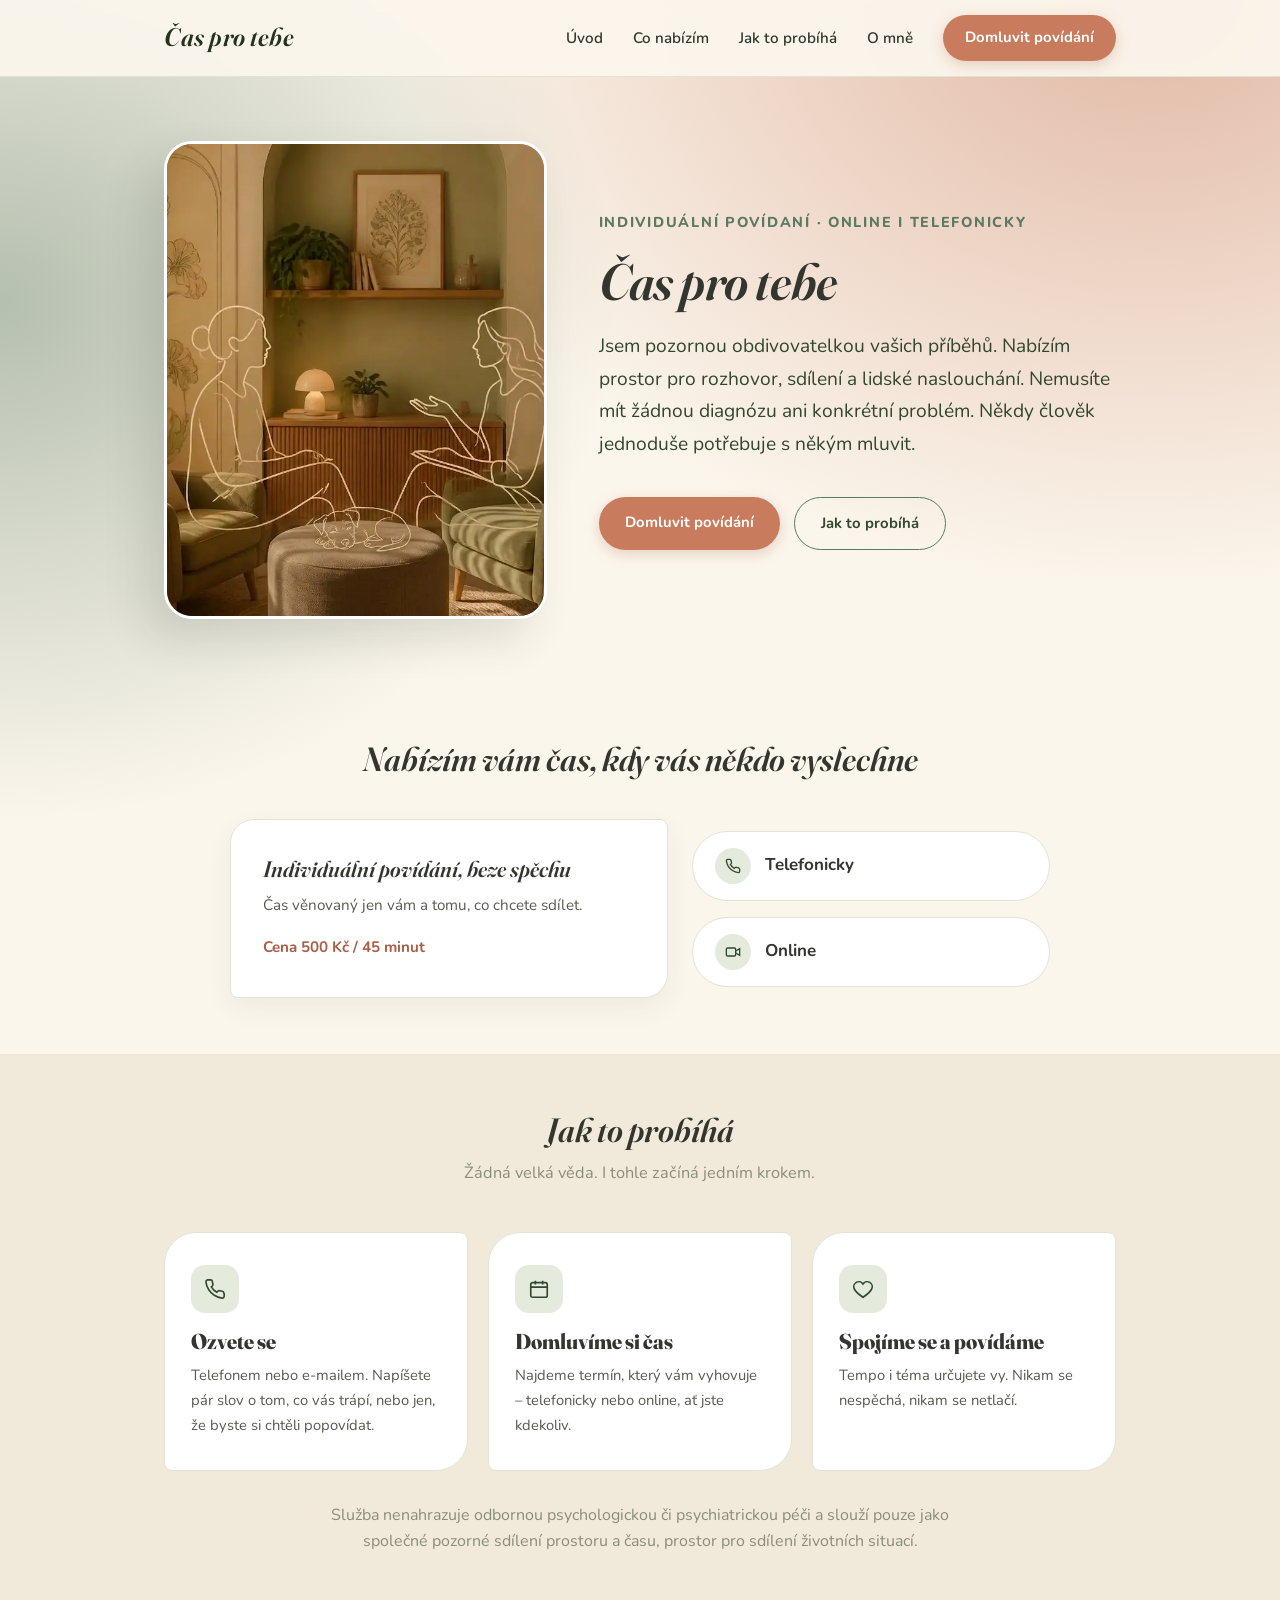
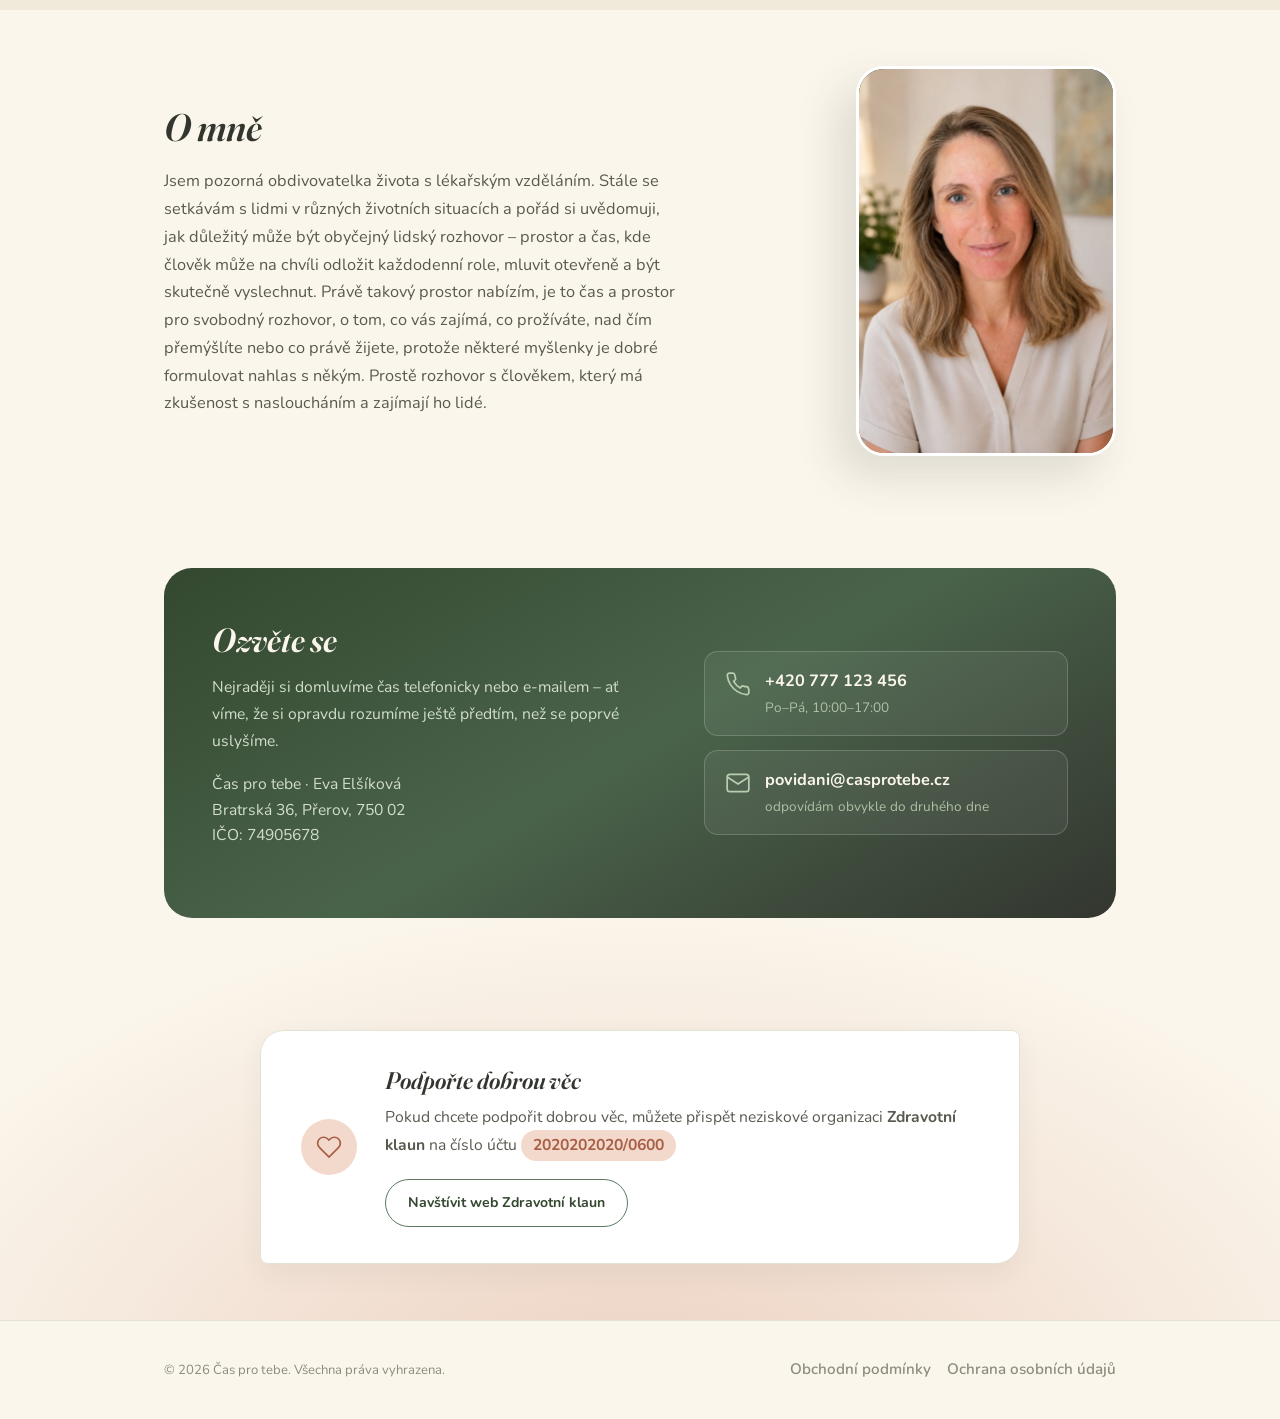
==== index.html @ 295dc3c8 "cele" ====
<!doctype html>
<html lang="cs">
  <head>
    <meta charset="UTF-8" />
    <meta name="viewport" content="width=device-width, initial-scale=1.0" />
    <title>Čas pro tebe | Individuální povídání online i telefonicky</title>
    <meta
      name="description"
      content="Čas pro tebe – individuální povídání. Online nebo telefonicky. Bez nálepek, bez spěchu. Objednání telefonicky nebo e-mailem."
    />
    <meta name="robots" content="index, follow" />
    <link rel="canonical" href="https://www.casprotebe.cz/" />

    <meta property="og:type" content="website" />
    <meta
      property="og:title"
      content="Čas pro tebe | Individuální povídání online i telefonicky"
    />
    <meta
      property="og:description"
      content="Prostor jen pro vás. Individuální povídání online nebo telefonicky, bez nálepek a bez spěchu."
    />
    <meta property="og:locale" content="cs_CZ" />

    <link rel="icon" type="image/svg+xml" href="favicon.svg" />

    <link rel="preconnect" href="https://fonts.googleapis.com" />
    <link rel="preconnect" href="https://fonts.gstatic.com" crossorigin />
    <link
      href="https://fonts.googleapis.com/css2?family=Cormorant+Garamond:ital,wght@0,500;0,600;1,500&family=Nunito:wght@400;500;600;700&display=swap"
      rel="stylesheet"
    />
    <link
      href="https://fonts.googleapis.com/css2?family=Fraunces:ital,wght@0,400;0,600;0,800;1,500;1,600&display=swap"
      rel="stylesheet"
    />
    <link rel="stylesheet" href="styles.css" />
  </head>
  <body>
    <header>
      <div class="wrap nav">
        <a class="logo" href="#">Čas pro tebe</a>

        <button
          class="hamburger"
          id="hamburger"
          aria-label="Otevřít menu"
          aria-expanded="false"
          aria-controls="primary-nav"
        >
          <span></span><span></span><span></span>
        </button>

        <nav id="primary-nav">
          <ul>
            <li><a href="#">Úvod</a></li>
            <li><a href="#nabizim">Co nabízím</a></li>
            <li><a href="#prubeh">Jak to probíhá</a></li>
            <li><a href="#omne">O mně</a></li>
            <li>
              <a class="btn btn-primary" href="#kontakt">Domluvit povídání</a>
            </li>
          </ul>
        </nav>
      </div>
    </header>

    <main>
      <section class="hero">
        <div class="wrap hero-grid">
          <div class="hero-photo">
            <img
              src="img/setkani2.webp"
              loading="lazy"
              decoding="async"
              alt="Čas pro tebe – místo k povídání"
            />
          </div>
          <div class="hero-content">
            <span class="eyebrow"
              >Individuální povídaní · Online i telefonicky</span
            >
            <h1>Čas pro tebe</h1>

            <p class="signature">
              Jsem pozornou obdivovatelkou vašich příběhů. Nabízím prostor pro
              rozhovor, sdílení a lidské naslouchání. Nemusíte mít žádnou
              diagnózu ani konkrétní problém. Někdy člověk jednoduše potřebuje s
              někým mluvit.
            </p>

            <div class="hero-cta">
              <a class="btn btn-primary" href="#kontakt">Domluvit povídání</a>
              <a class="btn btn-ghost" href="#prubeh">Jak to probíhá</a>
            </div>
          </div>
        </div>
      </section>

      <section id="nabizim" aria-labelledby="nabizim-title">
        <div class="wrap reveal">
          <h2 id="nabizim-title" class="label">
            Nabízím vám čas, kdy vás někdo vyslechne
          </h2>

          <div class="offer-grid">
            <div class="offer-card">
              <h3>Individuální povídání, beze spěchu</h3>
              <p>Čas věnovaný jen vám a tomu, co chcete sdílet.</p>

              <p class="price">Cena 500 Kč <em>/ 45 minut</em></p>
            </div>
            <div class="offer-modes">
              <div class="mode-card">
                <span class="mode-icon"
                  ><svg
                    viewBox="0 0 24 24"
                    fill="none"
                    stroke="currentColor"
                    stroke-width="2"
                    aria-hidden="true"
                  >
                    <path
                      d="M22 16.9v3a2 2 0 0 1-2.2 2 19.8 19.8 0 0 1-8.6-3.1 19.5 19.5 0 0 1-6-6A19.8 19.8 0 0 1 2.1 4.2 2 2 0 0 1 4.1 2h3a2 2 0 0 1 2 1.7c.1.9.3 1.8.6 2.7a2 2 0 0 1-.5 2.1L8 9.6a16 16 0 0 0 6 6l1.1-1.2a2 2 0 0 1 2.1-.5c.9.3 1.8.5 2.7.6a2 2 0 0 1 1.7 2z"
                    /></svg
                ></span>
                <span>Telefonicky</span>
              </div>
              <div class="mode-card">
                <span class="mode-icon"
                  ><svg
                    viewBox="0 0 24 24"
                    fill="none"
                    stroke="currentColor"
                    stroke-width="2"
                    aria-hidden="true"
                  >
                    <rect x="2" y="6" width="14" height="12" rx="2" />
                    <path d="M16 10.5 22 7v10l-6-3.5" /></svg
                ></span>
                <span>Online</span>
              </div>
            </div>
          </div>
        </div>
      </section>

      <section id="prubeh" class="steps-bg" aria-labelledby="prubeh-title">
        <div class="wrap reveal">
          <h2 id="prubeh-title" class="label">Jak to probíhá</h2>
          <p class="sub">Žádná velká věda. I tohle začíná jedním krokem.</p>

          <div class="step-cards">
            <div class="step-card">
              <span class="step-icon"
                ><svg
                  viewBox="0 0 24 24"
                  fill="none"
                  stroke="currentColor"
                  stroke-width="1.8"
                  aria-hidden="true"
                >
                  <path
                    d="M22 16.9v3a2 2 0 0 1-2.2 2 19.8 19.8 0 0 1-8.6-3.1 19.5 19.5 0 0 1-6-6A19.8 19.8 0 0 1 2.1 4.2 2 2 0 0 1 4.1 2h3a2 2 0 0 1 2 1.7c.1.9.3 1.8.6 2.7a2 2 0 0 1-.5 2.1L8 9.6a16 16 0 0 0 6 6l1.1-1.2a2 2 0 0 1 2.1-.5c.9.3 1.8.5 2.7.6a2 2 0 0 1 1.7 2z"
                  /></svg
              ></span>
              <h3>Ozvete se</h3>
              <p>
                Telefonem nebo e-mailem. Napíšete pár slov o tom, co vás trápí,
                nebo jen, že byste si chtěli popovídat.
              </p>
            </div>
            <div class="step-card">
              <span class="step-icon"
                ><svg
                  viewBox="0 0 24 24"
                  fill="none"
                  stroke="currentColor"
                  stroke-width="1.8"
                  aria-hidden="true"
                >
                  <rect x="3" y="5" width="18" height="16" rx="2" />
                  <path d="M3 10h18M8 3v4M16 3v4" /></svg
              ></span>
              <h3>Domluvíme si čas</h3>
              <p>
                Najdeme termín, který vám vyhovuje – telefonicky nebo online, ať
                jste kdekoliv.
              </p>
            </div>
            <div class="step-card">
              <span class="step-icon"
                ><svg
                  viewBox="0 0 24 24"
                  fill="none"
                  stroke="currentColor"
                  stroke-width="1.8"
                  aria-hidden="true"
                >
                  <path
                    d="M12 21s-7-4.6-9.5-9A5.5 5.5 0 0 1 12 6.5 5.5 5.5 0 0 1 21.5 12C19 16.4 12 21 12 21z"
                  /></svg
              ></span>
              <h3>Spojíme se a povídáme</h3>
              <p>
                Tempo i téma určujete vy. Nikam se nespěchá, nikam se netlačí.
              </p>
            </div>
          </div>

          <p class="disclaimer">
            Služba nenahrazuje odbornou psychologickou či psychiatrickou péči a
            slouží pouze jako společné pozorné sdílení prostoru a času, prostor
            pro sdílení životních situací.
          </p>
        </div>
      </section>

      <section id="omne" aria-labelledby="omne-title">
        <div class="wrap about-grid reveal">
          <div class="about-text">
            <h2 id="omne-title">O mně</h2>
            <p>
              Jsem pozorná obdivovatelka života s lékařským vzděláním. Stále se
              setkávám s lidmi v různých životních situacích a pořád si
              uvědomuji, jak důležitý může být obyčejný lidský rozhovor –
              prostor a čas, kde člověk může na chvíli odložit každodenní role,
              mluvit otevřeně a být skutečně vyslechnut. Právě takový prostor
              nabízím, je to čas a prostor pro svobodný rozhovor, o tom, co vás
              zajímá, co prožíváte, nad čím přemýšlíte nebo co právě žijete,
              protože některé myšlenky je dobré formulovat nahlas s někým.
              Prostě rozhovor s člověkem, který má zkušenost s nasloucháním a
              zajímají ho lidé.
            </p>
          </div>
          <div class="about-photo">
            <img
              src="img/Eva.webp"
              width="1023"
              height="1537"
              loading="lazy"
              decoding="async"
              alt="Eva – Čas pro tebe"
            />
          </div>
        </div>
      </section>

      <section id="kontakt" aria-labelledby="kontakt-title">
        <div class="wrap reveal">
          <div class="contact">
            <div>
              <h2 id="kontakt-title">Ozvěte se</h2>
              <p>
                Nejraději si domluvíme čas telefonicky nebo e-mailem – ať víme,
                že si opravdu rozumíme ještě předtím, než se poprvé uslyšíme.
              </p>
              <p class="invoice-info">
                Čas pro tebe · Eva Elšíková<br />
                Bratrská 36, Přerov, 750 02<br />
                IČO: 74905678
              </p>
            </div>
            <div class="contact-methods">
              <a class="method" href="tel:+420777123456">
                <svg
                  class="m-icon"
                  width="26"
                  height="26"
                  viewBox="0 0 24 24"
                  fill="none"
                  stroke="currentColor"
                  stroke-width="1.6"
                  aria-hidden="true"
                >
                  <path
                    d="M22 16.9v3a2 2 0 0 1-2.2 2 19.8 19.8 0 0 1-8.6-3.1 19.5 19.5 0 0 1-6-6A19.8 19.8 0 0 1 2.1 4.2 2 2 0 0 1 4.1 2h3a2 2 0 0 1 2 1.7c.1.9.3 1.8.6 2.7a2 2 0 0 1-.5 2.1L8 9.6a16 16 0 0 0 6 6l1.1-1.2a2 2 0 0 1 2.1-.5c.9.3 1.8.5 2.7.6a2 2 0 0 1 1.7 2z"
                  />
                </svg>
                <span
                  ><b>+420 777 123 456</b
                  ><span class="hint">Po–Pá, 10:00–17:00</span></span
                >
              </a>
              <a class="method" href="mailto:povidani@casprotebe.cz">
                <svg
                  class="m-icon"
                  width="26"
                  height="26"
                  viewBox="0 0 24 24"
                  fill="none"
                  stroke="currentColor"
                  stroke-width="1.6"
                  aria-hidden="true"
                >
                  <rect x="2" y="4" width="20" height="16" rx="2.5" />
                  <path d="M2 6.5 12 13 22 6.5" />
                </svg>
                <span
                  ><b>povidani@casprotebe.cz</b
                  ><span class="hint"
                    >odpovídám obvykle do druhého dne</span
                  ></span
                >
              </a>
            </div>
          </div>
        </div>
      </section>

      <section id="podpora" aria-labelledby="podpora-title">
        <div class="wrap reveal">
          <div class="support-card">
            <span class="support-icon">
              <svg
                viewBox="0 0 24 24"
                fill="none"
                stroke="currentColor"
                stroke-width="1.6"
                aria-hidden="true"
              >
                <path
                  d="M20.84 4.61a5.5 5.5 0 0 0-7.78 0L12 5.67l-1.06-1.06a5.5 5.5 0 0 0-7.78 7.78l1.06 1.06L12 21.23l7.78-7.78 1.06-1.06a5.5 5.5 0 0 0 0-7.78z"
                />
              </svg>
            </span>
            <div class="support-text">
              <h2 id="podpora-title">Podpořte dobrou věc</h2>
              <p>
                Pokud chcete podpořit dobrou věc, můžete přispět neziskové
                organizaci <strong>Zdravotní klaun</strong> na číslo účtu
                <span class="account-number">2020202020/0600</span>
              </p>
              <a
                class="btn btn-ghost support-link"
                href="https://www.zdravotniklaun.cz/"
                target="_blank"
                rel="noopener"
                >Navštívit web Zdravotní klaun</a
              >
            </div>
          </div>
        </div>
      </section>
    </main>

    <footer>
      <div class="wrap foot">
        <span id="copyright"
          >© <span id="year"></span> Čas pro tebe. Všechna práva
          vyhrazena.</span
        >
        <nav class="foot-links">
          <a href="obchodni-podminky.html">Obchodní podmínky</a>
          <a href="ochrana-osobnich-udaju.html">Ochrana osobních údajů</a>
        </nav>
      </div>
    </footer>

    <script src="script.js"></script>
  </body>
</html>
---- styles.css ----
:root {
  --cream: #fbf6ec;
  --cream-deep: #f1eada;
  --ink: #33362f;
  --text: #585a4f;
  --muted: #8a8c7e;
  --sage: #5c7a61;
  --sage-deep: #33482f;
  --sage-pale: #e4ebdd;
  --rose: #c97b5e;
  --rose-deep: #a85f45;
  --rose-pale: #f3d9cc;
  --line: #e2e3d5;
  --radius: 20px;
}

* {
  margin: 0;
  padding: 0;
  box-sizing: border-box;
}
html {
  scroll-behavior: smooth;
}
body {
  font-family: "Nunito", sans-serif;
  color: var(--text);
  line-height: 1.7;
  font-size: 17px;
  background:
    radial-gradient(
      ellipse 1100px 850px at 90% 0%,
      rgba(201, 123, 94, 0.5),
      transparent 70%
    ),
    radial-gradient(
      ellipse 950px 800px at 0% 10%,
      rgba(92, 122, 97, 0.44),
      transparent 65%
    ),
    radial-gradient(
      ellipse 1200px 750px at 50% 100%,
      rgba(201, 123, 94, 0.3),
      transparent 70%
    ),
    var(--cream);
}
h1,
h2,
h3 {
  font-family: "Fraunces", serif;
  font-weight: 600;
  font-variation-settings: "opsz" 100;
  color: var(--ink);
  line-height: 1.2;
}
a {
  text-decoration: none;
  color: var(--sage-deep);
}
.wrap {
  max-width: 1000px;
  margin: 0 auto;
  padding: 0 24px;
}

/* ── Header / navigace ── */
header {
  position: sticky;
  top: 0;
  z-index: 20;
  background: rgba(251, 246, 236, 0.94);
  backdrop-filter: blur(6px);
  border-bottom: 1px solid var(--line);
}
.nav {
  display: flex;
  align-items: center;
  justify-content: space-between;
  height: 76px;
  position: relative;
}
.logo {
  font-family: "Fraunces", serif;
  font-size: 1.6rem;
  font-weight: 600;
  font-style: italic;
  font-variation-settings: "opsz" 100;
  color: #24331f;
  letter-spacing: 0.02em;
}

nav ul {
  display: flex;
  gap: 30px;
  list-style: none;
  align-items: center;
}
nav a {
  color: var(--ink);
  font-weight: 600;
  font-size: 0.95rem;
  position: relative;
  transition: color 0.2s;
}
nav a:not(.btn)::after {
  content: "";
  position: absolute;
  left: 0;
  bottom: -4px;
  width: 0;
  height: 1.5px;
  background: var(--sage);
  transition: width 0.25s ease;
}
nav a:not(.btn):hover::after {
  width: 100%;
}
nav a:hover {
  color: var(--sage-deep);
}

.btn {
  display: inline-block;
  padding: 13px 26px;
  border-radius: 999px;
  font-weight: 700;
  font-size: 0.93rem;
  transition: all 0.25s cubic-bezier(0.4, 0, 0.2, 1);
  border: none;
  cursor: pointer;
}
.btn-primary {
  background: var(--rose);
  color: #fff;
  box-shadow: 0 4px 14px rgba(169, 95, 69, 0.25);
}
.btn-primary:hover {
  background: var(--rose-deep);
  transform: translateY(-2px);
  box-shadow: 0 10px 22px rgba(169, 95, 69, 0.32);
}
.btn-ghost {
  border: 1.5px solid var(--sage);
  color: var(--sage-deep);
  background: transparent;
}
.btn-ghost:hover {
  background: var(--sage-pale);
  transform: translateY(-2px);
}
.nav .btn {
  padding: 10px 22px;
}

/* Hamburger tlačítko (jen mobil) */
.hamburger {
  display: none;
  flex-direction: column;
  justify-content: center;
  align-items: center;
  gap: 5px;
  width: 32px;
  height: 32px;
  margin-right: -4px;
  background: none;
  border: none;
  cursor: pointer;
  padding: 0;
}
.hamburger span {
  display: block;
  width: 24px;
  height: 2px;
  background: var(--sage-deep);
  transition:
    transform 0.25s ease,
    opacity 0.25s ease;
}
.hamburger[aria-expanded="true"] span:nth-child(1) {
  transform: translateY(7px) rotate(45deg);
}
.hamburger[aria-expanded="true"] span:nth-child(2) {
  opacity: 0;
}
.hamburger[aria-expanded="true"] span:nth-child(3) {
  transform: translateY(-7px) rotate(-45deg);
}

/* ── Hero ── */
.hero {
  padding: 64px 0;
  animation: fadeUp 0.9s ease both;
}
.hero-grid {
  display: grid;
  grid-template-columns: 0.85fr 1.15fr;
  gap: 52px;
  align-items: center;
}
.hero-photo {
  aspect-ratio: 4/5;
  background: linear-gradient(
    160deg,
    var(--rose-deep) 0%,
    var(--rose) 35%,
    var(--sage) 65%,
    var(--sage-deep) 100%
  );
  border-radius: 28px;
  border: 3px solid #fff;
  box-shadow: -18px 20px 44px rgba(51, 54, 47, 0.14);
  overflow: hidden;
}
.hero-photo img {
  display: block;
  width: 100%;
  height: 100%;
  object-fit: cover;
  border-radius: 22px;
}
.hero-content {
  text-align: left;
}
.eyebrow {
  display: block;
  font-size: 0.9rem;
  font-weight: 800;
  letter-spacing: 0.12em;
  color: var(--sage);
  margin-bottom: 16px;
  text-transform: uppercase;
}
.hero h1 {
  font-size: clamp(2.2rem, 4.6vw, 3.2rem);
  margin: 0 0 18px;
  font-style: italic;
  letter-spacing: -0.01em;
}
.hero .signature {
  font-family: "Nunito", sans-serif;
  font-style: normal;
  font-size: 1.2rem;
  color: var(--sage-deep);
  margin: 0 0 36px;
}
.hero p.lead {
  font-size: 1.05rem;
  max-width: 32em;
  margin: 0 0 30px;
  color: var(--text);
}
.hero-cta {
  display: flex;
  gap: 14px;
  flex-wrap: wrap;
}

@keyframes fadeUp {
  from {
    opacity: 0;
    transform: translateY(16px);
  }
  to {
    opacity: 1;
    transform: translateY(0);
  }
}

/* ── Sekce obecně ── */
section {
  padding: 56px 0;
}
.label {
  font-family: "Fraunces", serif;
  font-style: italic;
  font-size: 2.1rem;
  color: var(--ink);
  margin-bottom: 10px;
  text-align: center;
  font-weight: 600;
}
#nabizim-title {
  margin-bottom: 40px;
}
.sub {
  text-align: center;
  color: var(--muted);
  max-width: 36em;
  margin: 0 auto 44px;
  font-size: 1.02rem;
}

/* ── Nabídka ── */
.offer-grid {
  display: grid;
  grid-template-columns: 1.1fr 0.9fr;
  gap: 24px;
  align-items: stretch;
  max-width: 820px;
  margin: 0 auto;
}
.offer-card {
  background: #fff;
  border-radius: 24px 8px 24px 8px;
  border: 1px solid var(--line);
  padding: 36px 32px;
  box-shadow: 0 10px 28px rgba(51, 54, 47, 0.06);
}
.offer-icon {
  display: flex;
  align-items: center;
  justify-content: center;
  width: 44px;
  height: 44px;
  border-radius: 50%;
  background: var(--sage-pale);
  color: var(--sage-deep);
  margin-bottom: 18px;
}
.offer-icon svg {
  width: 20px;
  height: 20px;
}
.offer-card h3 {
  font-family: "Fraunces", serif;
  font-style: italic;
  font-size: 1.4rem;
  margin-bottom: 10px;
  color: var(--ink);
}
.offer-card p {
  font-size: 0.95rem;
  color: var(--text);
  margin-bottom: 0;
}
.offer-card .price {
  margin-top: 16px;
  font-weight: 700;
  color: var(--rose-deep);
  font-size: 0.95rem;
}
.offer-card .price em {
  font-style: normal;
}
.offer-modes {
  display: flex;
  flex-direction: column;
  gap: 16px;
  justify-content: center;
}
.mode-card {
  display: flex;
  align-items: center;
  gap: 14px;
  background: #fff;
  border: 1px solid var(--line);
  border-radius: 999px;
  padding: 16px 22px;
  font-weight: 700;
  color: var(--ink);
  transition:
    transform 0.2s ease,
    border-color 0.2s ease;
}
.mode-card:hover {
  transform: translateX(4px);
  border-color: var(--sage);
}
.mode-icon {
  width: 36px;
  height: 36px;
  border-radius: 50%;
  background: var(--sage-pale);
  display: flex;
  align-items: center;
  justify-content: center;
  flex-shrink: 0;
  color: var(--sage-deep);
}
.mode-icon svg {
  width: 16px;
  height: 16px;
}

/* ── Jak to probíhá / karty ── */
.steps-bg {
  background: var(--cream-deep);
}
.step-cards {
  display: grid;
  grid-template-columns: repeat(3, 1fr);
  gap: 20px;
}
.step-card {
  background: #fff;
  border: 1px solid var(--line);
  border-radius: 32px 8px 32px 8px;
  padding: 32px 26px;
  transition:
    transform 0.25s ease,
    box-shadow 0.25s ease;
}
.step-card:hover {
  transform: translateY(-4px);
  box-shadow: 0 16px 32px rgba(51, 54, 47, 0.08);
}
.step-icon {
  display: flex;
  align-items: center;
  justify-content: center;
  width: 48px;
  height: 48px;
  border-radius: 14px;
  background: var(--sage-pale);
  color: var(--sage-deep);
  margin-bottom: 16px;
}
.step-icon svg {
  width: 22px;
  height: 22px;
}
.step-card h3 {
  font-size: 1.35rem;
  font-weight: 800;
  margin-bottom: 8px;
}
.step-card p {
  font-size: 0.92rem;
  color: var(--text);
}
.disclaimer {
  text-align: center;
  max-width: 42em;
  margin: 32px auto 0;
  font-size: 1rem;
  color: var(--muted);
  line-height: 1.6;
}

/* ── O mně ── */
.about-grid {
  display: grid;
  grid-template-columns: 1.15fr 0.85fr;
  gap: 52px;
  align-items: center;
}
.about-text {
  text-align: left;
}
.about-text h2 {
  font-size: clamp(1.8rem, 3.4vw, 2.4rem);
  font-style: italic;
  margin-bottom: 18px;
}
.about-text p {
  font-size: 1.02rem;
  color: var(--text);
}
.about-photo {
  aspect-ratio: 2/3;
  max-width: 260px;
  margin-left: auto;
  background: linear-gradient(
    160deg,
    var(--sage-deep) 0%,
    var(--sage) 35%,
    var(--rose) 65%,
    var(--rose-deep) 100%
  );
  border-radius: 28px;
  border: 3px solid #fff;
  box-shadow: -18px 20px 44px rgba(51, 54, 47, 0.14);
  overflow: hidden;
}
.about-photo img {
  display: block;
  width: 100%;
  height: 100%;
  object-fit: cover;
  border-radius: 22px;
}

/* ── Kontakt ── */
.contact {
  background: linear-gradient(
    150deg,
    var(--sage-deep) 0%,
    color-mix(in srgb, var(--sage-deep) 45%, var(--sage)) 50%,
    var(--ink) 100%
  );
  border-radius: 28px;
  color: var(--cream);
  padding: 52px 48px;
  display: grid;
  grid-template-columns: 1.1fr 0.9fr;
  gap: 48px;
  align-items: center;
}
.contact h2 {
  color: var(--cream);
  font-size: clamp(1.6rem, 3vw, 2.1rem);
  margin-bottom: 14px;
  font-style: italic;
}
.contact p {
  color: #d2decb;
  font-size: 0.98rem;
  margin-bottom: 18px;
}
.contact-methods {
  display: flex;
  flex-direction: column;
  gap: 14px;
}
.method {
  display: flex;
  align-items: flex-start;
  gap: 14px;
  background: rgba(255, 255, 255, 0.06);
  border: 1px solid rgba(255, 255, 255, 0.18);
  border-radius: 14px;
  padding: 16px 20px;
  transition:
    transform 0.25s ease,
    border-color 0.25s ease;
}
.method:hover {
  transform: translateX(4px);
  border-color: rgba(255, 255, 255, 0.4);
}
.method .m-icon {
  color: #b9cdb0;
  flex-shrink: 0;
  margin-top: 3px;
}
.method b {
  display: block;
  color: var(--cream);
  font-size: 1.02rem;
}
.method .hint {
  display: block;
  font-size: 0.85rem;
  color: #aec1a6;
}
.invoice-info {
  font-size: 0.82rem;
  color: #a6ba9e;
  margin-top: 18px;
  line-height: 1.6;
}

/* ── Podpora ── */
.support-card {
  display: flex;
  align-items: center;
  gap: 28px;
  max-width: 760px;
  margin: 0 auto;
  background: #fff;
  border: 1px solid var(--line);
  border-radius: 24px 8px 24px 8px;
  padding: 36px 40px;
  box-shadow: 0 10px 28px rgba(51, 54, 47, 0.06);
}
.support-icon {
  display: flex;
  align-items: center;
  justify-content: center;
  width: 56px;
  height: 56px;
  border-radius: 50%;
  background: var(--rose-pale);
  color: var(--rose-deep);
  flex-shrink: 0;
}
.support-icon svg {
  width: 26px;
  height: 26px;
}
.support-text h2 {
  font-family: "Fraunces", serif;
  font-style: italic;
  font-size: 1.5rem;
  margin-bottom: 8px;
  color: var(--ink);
}
.support-text p {
  font-size: 0.98rem;
  color: var(--text);
  margin-bottom: 18px;
}
.account-number {
  display: inline-block;
  font-weight: 700;
  color: var(--rose-deep);
  background: var(--rose-pale);
  border-radius: 999px;
  padding: 2px 12px;
  white-space: nowrap;
}
.support-link {
  font-size: 0.88rem;
  padding: 11px 22px;
}

/* ── Ochrana osobních údajů ── */
.policy {
  max-width: 720px;
}
.policy h1 {
  text-align: left;
  margin-bottom: 6px;
}
.policy .updated {
  color: var(--muted);
  font-size: 0.88rem;
  margin-bottom: 40px;
}
.policy h2 {
  font-size: 1.25rem;
  margin: 36px 0 12px;
}
.policy h2:first-of-type {
  margin-top: 0;
}
.policy p,
.policy li {
  color: var(--text);
  font-size: 0.98rem;
  margin-bottom: 12px;
}
.policy ul {
  padding-left: 20px;
  margin-bottom: 12px;
}

/* ── Footer ── */
footer {
  border-top: 1px solid var(--line);
  padding: 36px 0;
  background: var(--cream);
}
.foot {
  display: flex;
  justify-content: space-between;
  align-items: center;
  gap: 16px;
  flex-wrap: wrap;
  font-size: 0.82rem;
  color: var(--muted);
}
.foot-links {
  display: flex;
  gap: 16px;
  flex-wrap: wrap;
}
.foot a {
  color: var(--muted);
  transition: color 0.2s ease;
}
.foot a:hover {
  color: var(--sage-deep);
}

/* ── Scroll reveal animace ── */
.reveal {
  opacity: 0;
  transform: translateY(24px);
  transition:
    opacity 0.7s ease,
    transform 0.7s ease;
}
.reveal.is-visible {
  opacity: 1;
  transform: translateY(0);
}

/* ── Responzivita ── */
@media (max-width: 840px) {
  .hero {
    padding: 44px 0;
  }
  section {
    padding: 40px 0;
  }
  footer {
    padding: 28px 0;
  }

  .hamburger {
    display: flex;
    order: 1;
  }

  nav {
    position: static;
  }
  nav ul {
    display: none;
    position: absolute;
    top: 76px;
    left: 0;
    right: 0;
    flex-direction: column;
    align-items: stretch;
    gap: 0;
    background: var(--cream);
    border-bottom: 1px solid var(--line);
    box-shadow: 0 12px 24px rgba(51, 54, 47, 0.08);
    padding: 8px 24px 20px;
  }
  nav ul.is-open {
    display: flex;
  }
  nav ul li {
    width: 100%;
  }
  nav ul li a {
    display: block;
    padding: 14px 0;
    border-bottom: 1px solid var(--line);
  }
  nav ul li:last-child a {
    border-bottom: none;
    margin-top: 8px;
    text-align: center;
  }

  .contact {
    grid-template-columns: 1fr;
    padding: 36px 26px;
    gap: 24px;
  }

  .method {
    padding: 16px 10px;
  }

  .support-card {
    flex-direction: column;
    text-align: center;
    padding: 32px 26px;
  }

  .about-grid {
    grid-template-columns: 1fr;
    gap: 24px;
    text-align: center;
  }
  .about-text {
    text-align: center;
  }
  .about-photo {
    max-width: 50%;
    margin: 0 auto;
  }

  .hero-grid {
    grid-template-columns: 1fr;
    gap: 14px;
    text-align: center;
  }
  .hero-content {
    display: contents;
    text-align: center;
  }
  .eyebrow {
    order: 1;
    margin-bottom: 0;
  }
  .hero h1 {
    order: 2;
    margin: 0;
  }
  .hero-photo {
    order: 3;
    max-width: 75%;
    margin: 0 auto;
  }
  .hero .signature {
    order: 4;
    margin: 0;
  }
  .hero p.lead {
    order: 5;
    margin: 0 auto;
  }
  .hero-cta {
    order: 6;
    justify-content: center;
  }

  .offer-grid {
    grid-template-columns: 1fr;
  }
  .step-cards {
    grid-template-columns: 1fr;
  }

  .foot {
    flex-direction: column;
    justify-content: center;
    text-align: center;
    gap: 10px;
  }
  .foot-links {
    flex-direction: column;
    align-items: center;
    gap: 6px;
    order: 1;
  }
  .foot #copyright {
    order: 2;
  }
}
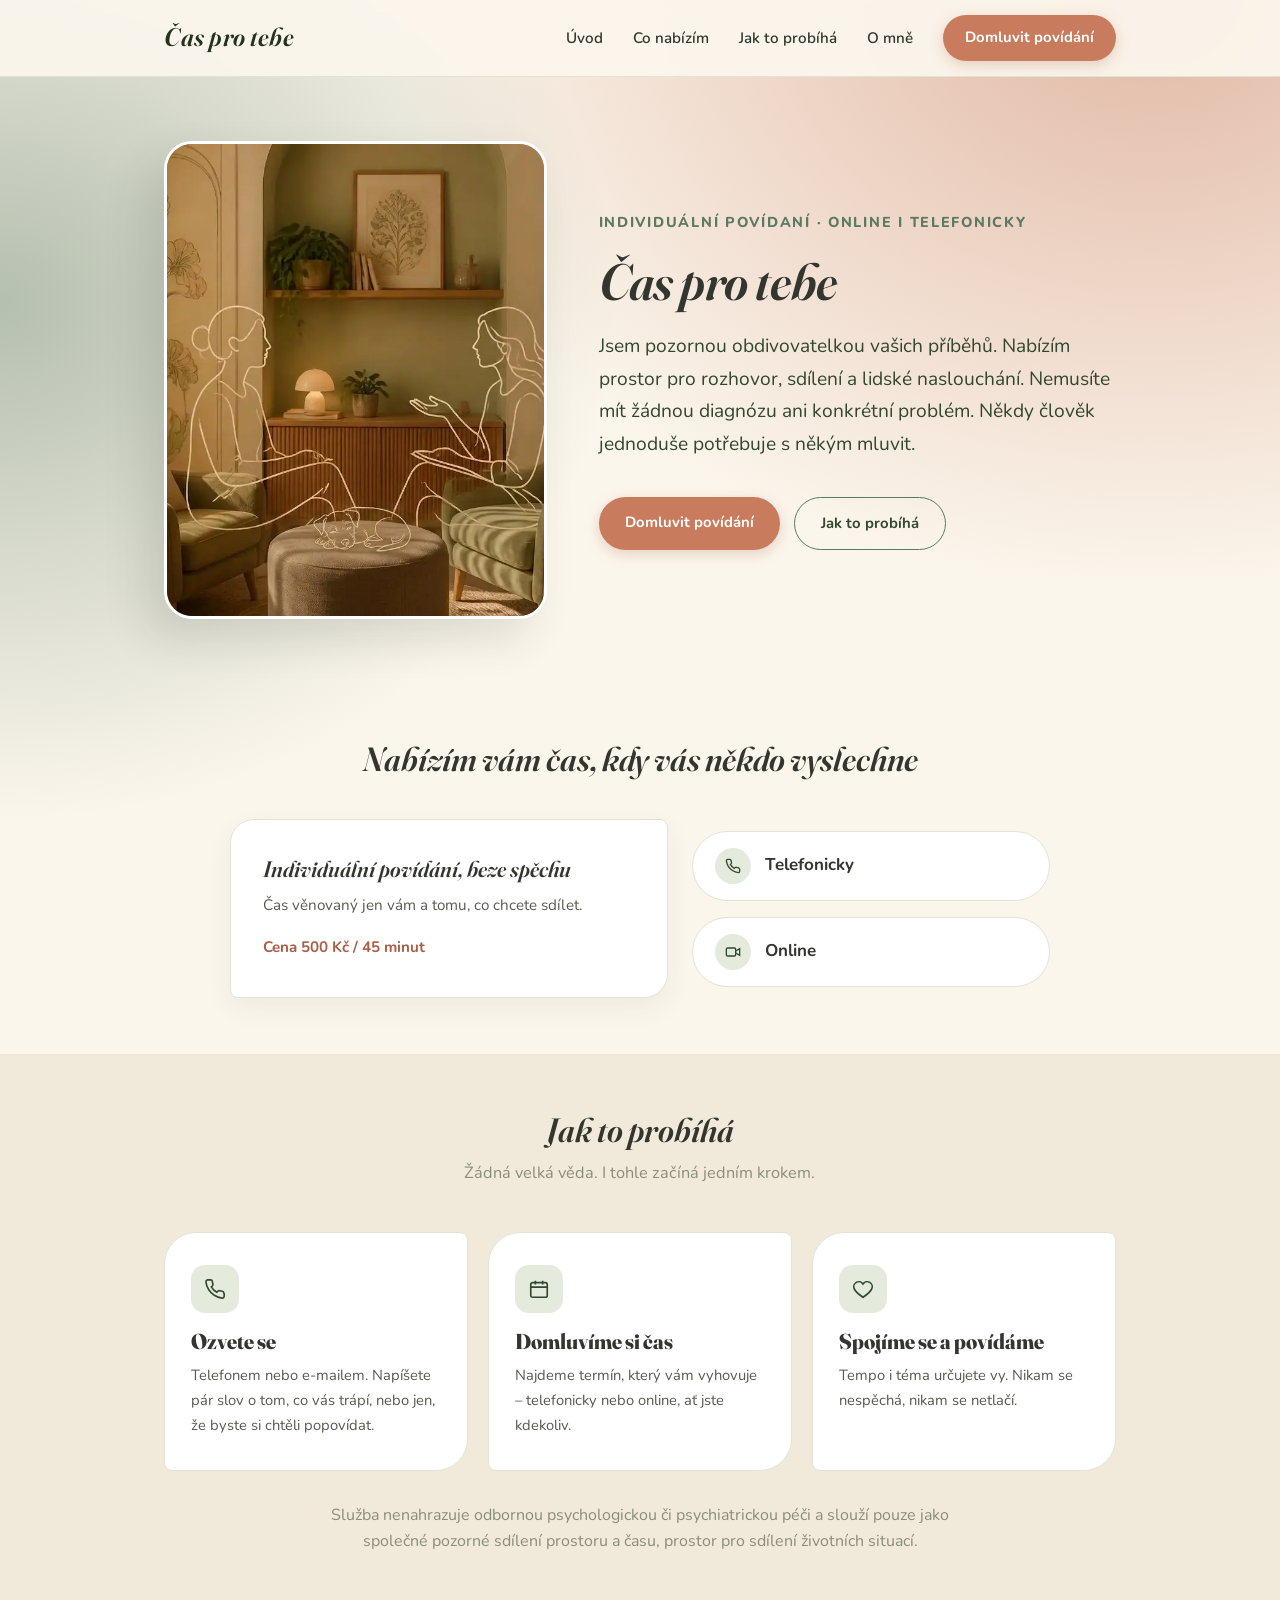
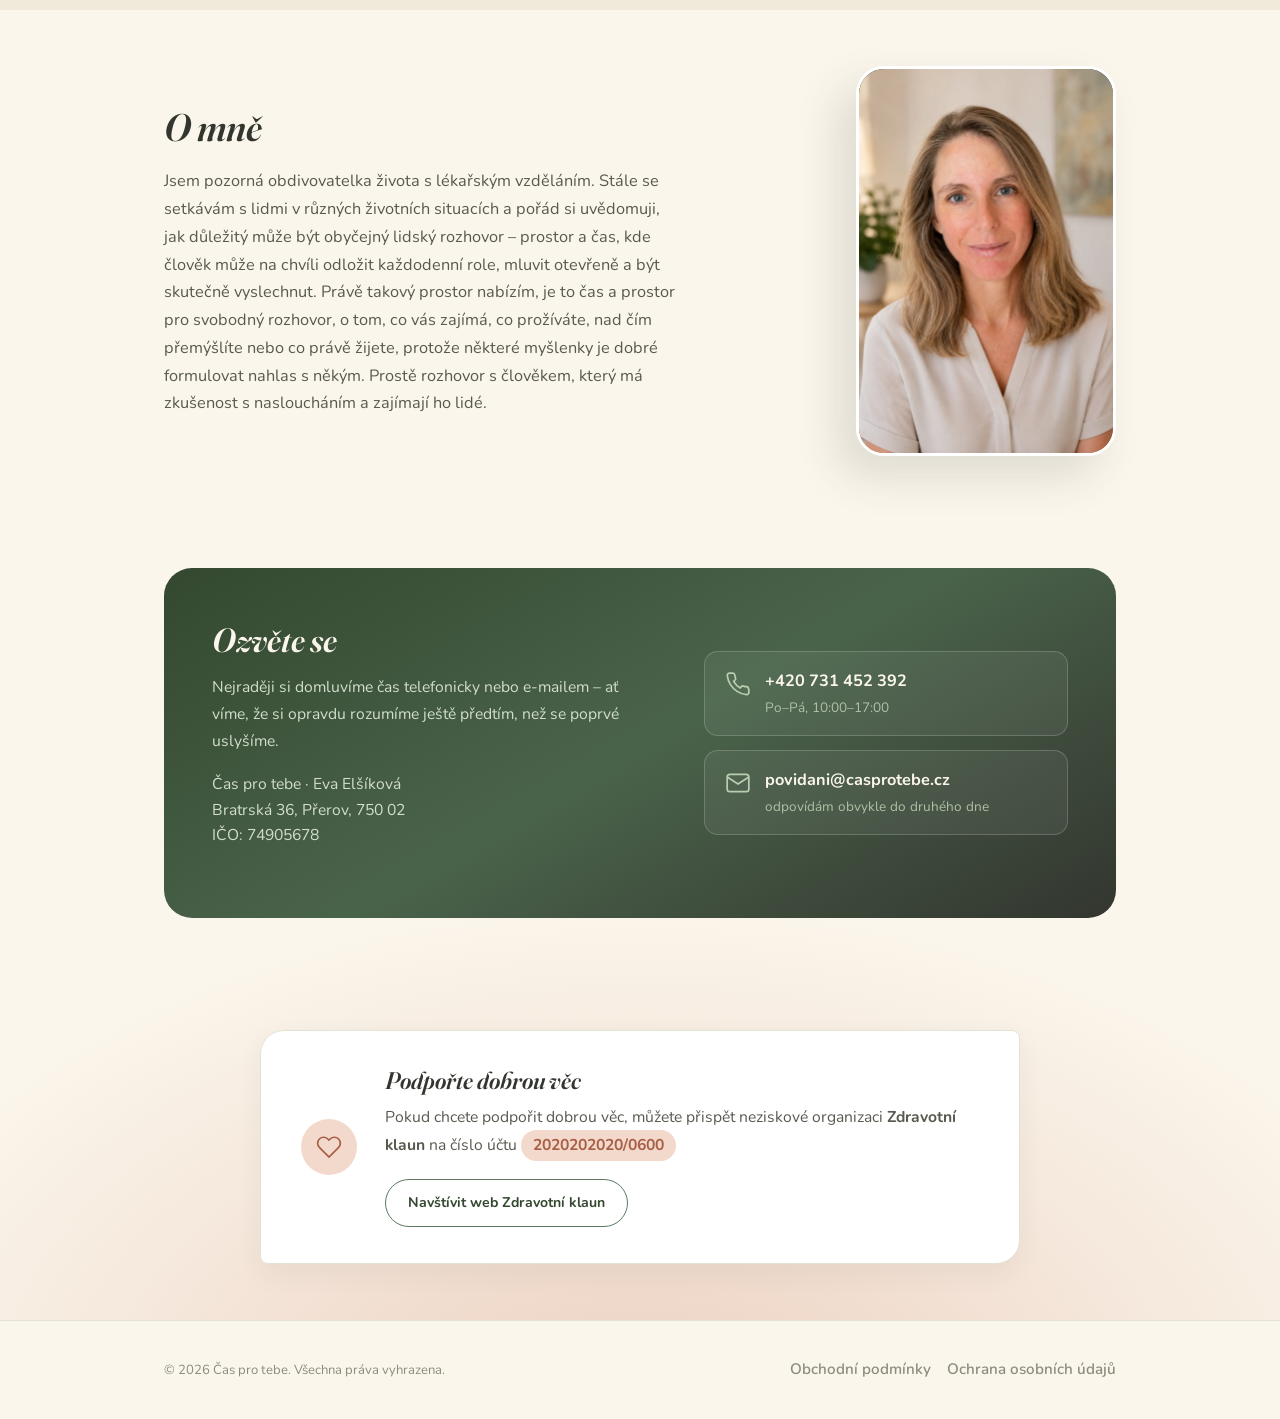
==== commit 5204d909: "centrovani a mob" ====
--- a/index.html
+++ b/index.html
@@ -262,7 +262,7 @@
               </p>
             </div>
             <div class="contact-methods">
-              <a class="method" href="tel:+420777123456">
+              <a class="method" href="tel:+420731452392">
                 <svg
                   class="m-icon"
                   width="26"
@@ -278,7 +278,7 @@
                   />
                 </svg>
                 <span
-                  ><b>+420 777 123 456</b
+                  ><b>+420 731 452 392</b
                   ><span class="hint">Po–Pá, 10:00–17:00</span></span
                 >
               </a>
--- a/styles.css
+++ b/styles.css
@@ -734,6 +734,12 @@
     gap: 24px;
   }
 
+  .contact h2,
+  .contact p,
+  .invoice-info {
+    text-align: center;
+  }
+
   .method {
     padding: 16px 10px;
   }
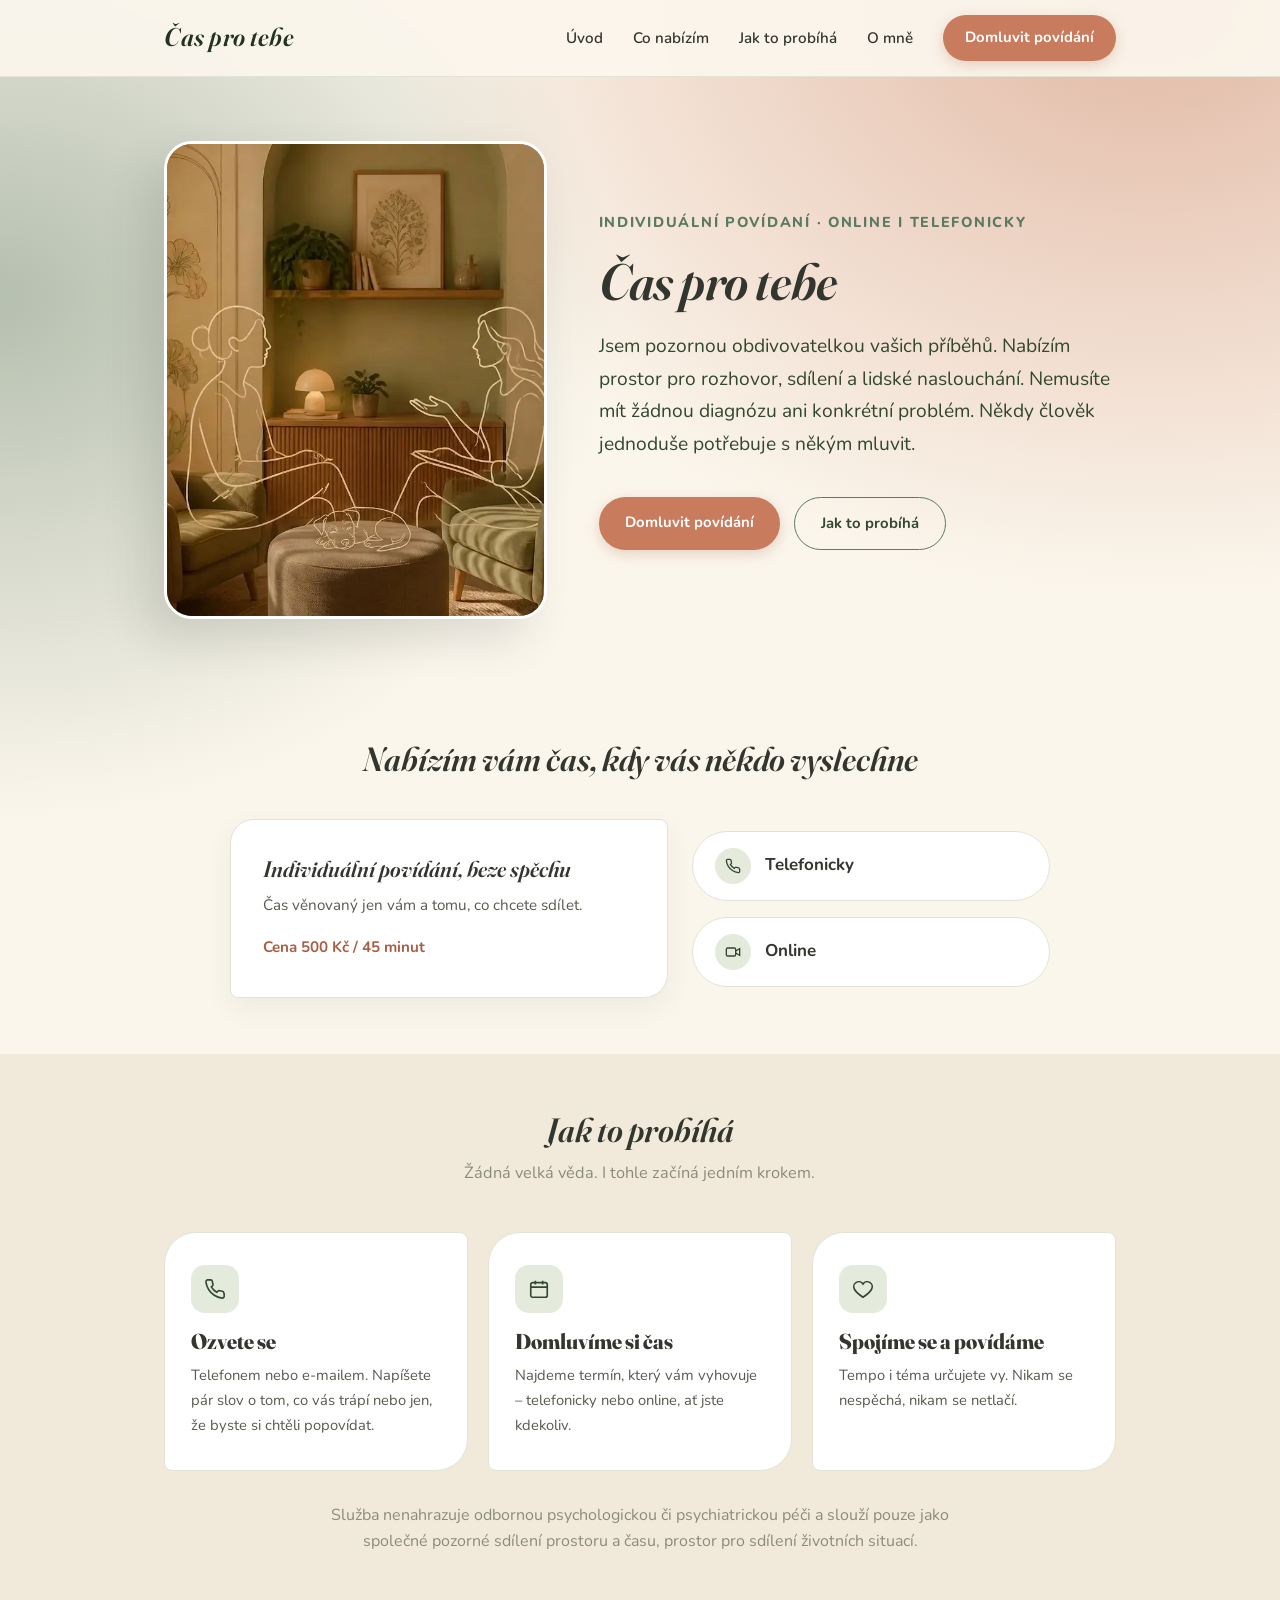
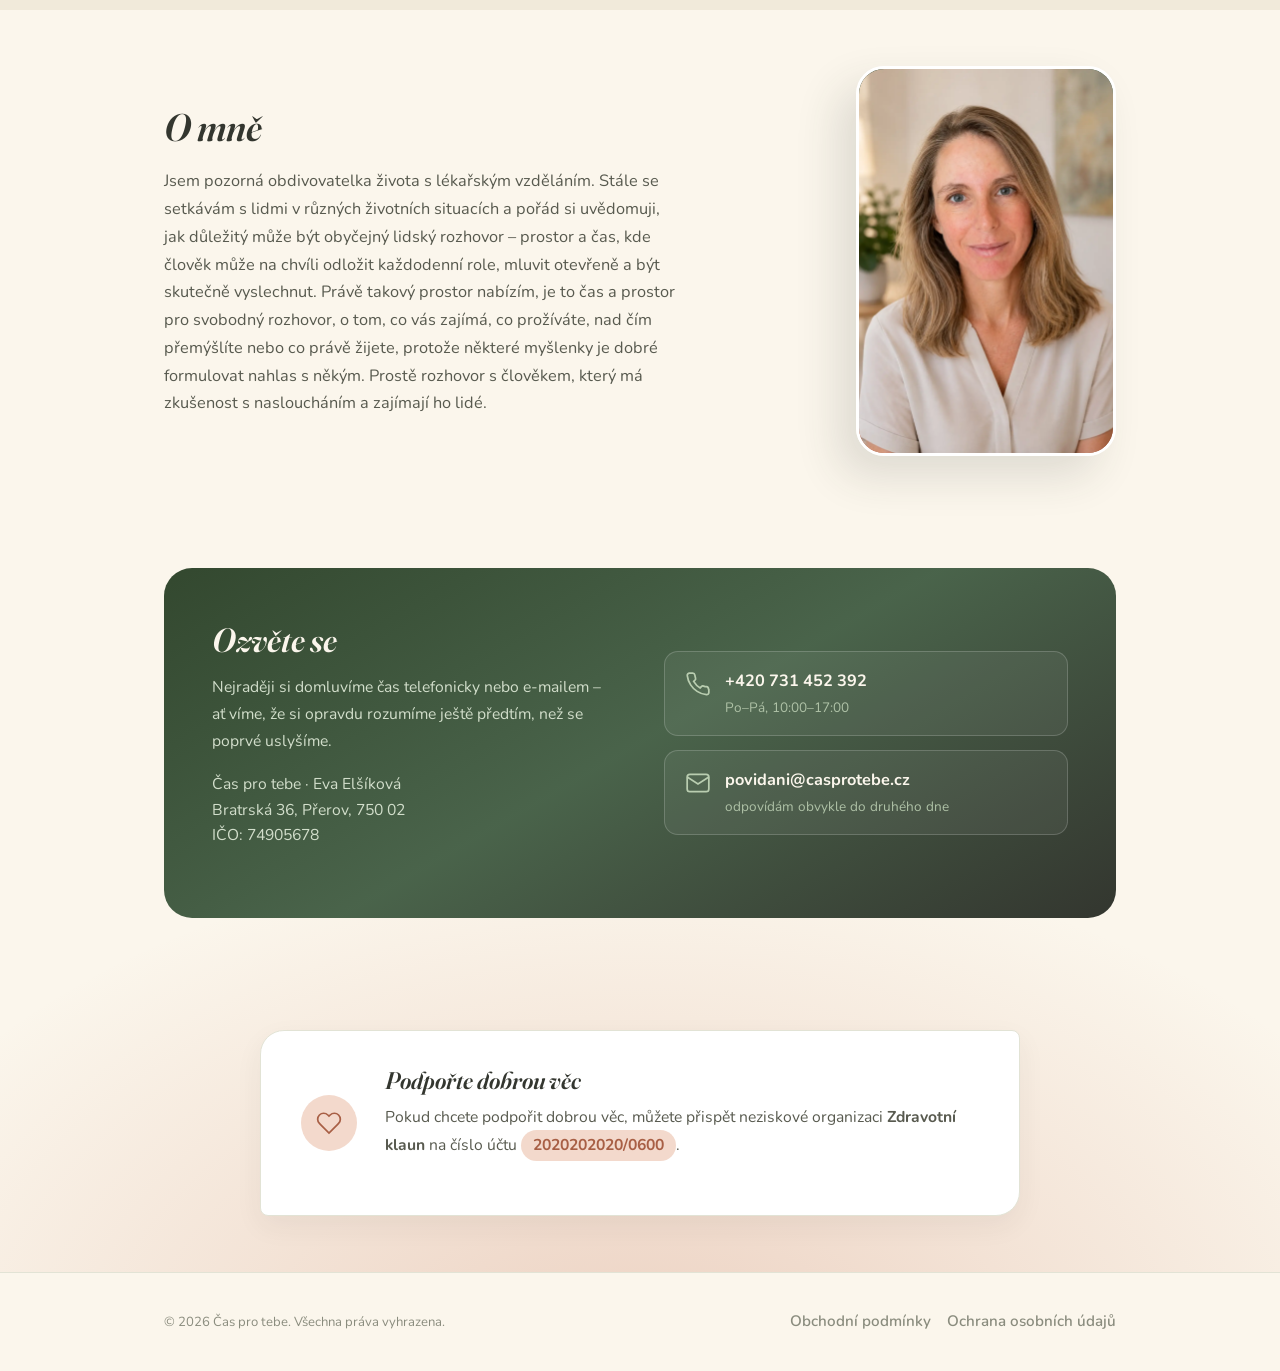
==== commit b9822b32: "odkaz" ====
--- a/index.html
+++ b/index.html
@@ -166,7 +166,7 @@
               ></span>
               <h3>Ozvete se</h3>
               <p>
-                Telefonem nebo e-mailem. Napíšete pár slov o tom, co vás trápí,
+                Telefonem nebo e-mailem. Napíšete pár slov o tom, co vás trápí
                 nebo jen, že byste si chtěli popovídat.
               </p>
             </div>
@@ -329,15 +329,8 @@
               <p>
                 Pokud chcete podpořit dobrou věc, můžete přispět neziskové
                 organizaci <strong>Zdravotní klaun</strong> na číslo účtu
-                <span class="account-number">2020202020/0600</span>
-              </p>
-              <a
-                class="btn btn-ghost support-link"
-                href="https://www.zdravotniklaun.cz/"
-                target="_blank"
-                rel="noopener"
-                >Navštívit web Zdravotní klaun</a
-              >
+                <span class="account-number">2020202020/0600</span>.
+              </p>
             </div>
           </div>
         </div>
--- a/styles.css
+++ b/styles.css
@@ -21,6 +21,7 @@
 }
 html {
   scroll-behavior: smooth;
+  overflow-x: hidden;
 }
 body {
   font-family: "Nunito", sans-serif;
@@ -44,6 +45,7 @@
       transparent 70%
     ),
     var(--cream);
+  overflow-x: hidden;
 }
 h1,
 h2,
@@ -135,19 +137,23 @@
   color: #fff;
   box-shadow: 0 4px 14px rgba(169, 95, 69, 0.25);
 }
-.btn-primary:hover {
-  background: var(--rose-deep);
-  transform: translateY(-2px);
-  box-shadow: 0 10px 22px rgba(169, 95, 69, 0.32);
+@media (hover: hover) {
+  .btn-primary:hover {
+    background: var(--rose-deep);
+    transform: translateY(-2px);
+    box-shadow: 0 10px 22px rgba(169, 95, 69, 0.32);
+  }
 }
 .btn-ghost {
   border: 1.5px solid var(--sage);
   color: var(--sage-deep);
   background: transparent;
 }
-.btn-ghost:hover {
-  background: var(--sage-pale);
-  transform: translateY(-2px);
+@media (hover: hover) {
+  .btn-ghost:hover {
+    background: var(--sage-pale);
+    transform: translateY(-2px);
+  }
 }
 .nav .btn {
   padding: 10px 22px;
@@ -363,9 +369,11 @@
     transform 0.2s ease,
     border-color 0.2s ease;
 }
-.mode-card:hover {
-  transform: translateX(4px);
-  border-color: var(--sage);
+@media (hover: hover) {
+  .mode-card:hover {
+    transform: translateX(4px);
+    border-color: var(--sage);
+  }
 }
 .mode-icon {
   width: 36px;
@@ -401,9 +409,11 @@
     transform 0.25s ease,
     box-shadow 0.25s ease;
 }
-.step-card:hover {
-  transform: translateY(-4px);
-  box-shadow: 0 16px 32px rgba(51, 54, 47, 0.08);
+@media (hover: hover) {
+  .step-card:hover {
+    transform: translateY(-4px);
+    box-shadow: 0 16px 32px rgba(51, 54, 47, 0.08);
+  }
 }
 .step-icon {
   display: flex;
@@ -492,10 +502,14 @@
   border-radius: 28px;
   color: var(--cream);
   padding: 52px 48px;
-  display: grid;
-  grid-template-columns: 1.1fr 0.9fr;
+  display: flex;
+  flex-wrap: wrap;
   gap: 48px;
   align-items: center;
+}
+.contact > div {
+  flex: 1 1 300px;
+  min-width: 0;
 }
 .contact h2 {
   color: var(--cream);
@@ -512,6 +526,7 @@
   display: flex;
   flex-direction: column;
   gap: 14px;
+  min-width: 0;
 }
 .method {
   display: flex;
@@ -521,28 +536,36 @@
   border: 1px solid rgba(255, 255, 255, 0.18);
   border-radius: 14px;
   padding: 16px 20px;
+  min-width: 0;
   transition:
     transform 0.25s ease,
     border-color 0.25s ease;
 }
-.method:hover {
-  transform: translateX(4px);
-  border-color: rgba(255, 255, 255, 0.4);
+@media (hover: hover) {
+  .method:hover {
+    transform: translateX(4px);
+    border-color: rgba(255, 255, 255, 0.4);
+  }
 }
 .method .m-icon {
   color: #b9cdb0;
   flex-shrink: 0;
   margin-top: 3px;
 }
+.method > span {
+  min-width: 0;
+}
 .method b {
   display: block;
   color: var(--cream);
   font-size: 1.02rem;
+  overflow-wrap: anywhere;
 }
 .method .hint {
   display: block;
   font-size: 0.85rem;
   color: #aec1a6;
+  overflow-wrap: anywhere;
 }
 .invoice-info {
   font-size: 0.82rem;
@@ -575,6 +598,9 @@
   color: var(--rose-deep);
   flex-shrink: 0;
 }
+.support-text {
+  min-width: 0;
+}
 .support-icon svg {
   width: 26px;
   height: 26px;
@@ -590,6 +616,7 @@
   font-size: 0.98rem;
   color: var(--text);
   margin-bottom: 18px;
+  overflow-wrap: anywhere;
 }
 .account-number {
   display: inline-block;
@@ -598,7 +625,6 @@
   background: var(--rose-pale);
   border-radius: 999px;
   padding: 2px 12px;
-  white-space: nowrap;
 }
 .support-link {
   font-size: 0.88rem;
@@ -630,6 +656,7 @@
   color: var(--text);
   font-size: 0.98rem;
   margin-bottom: 12px;
+  overflow-wrap: anywhere;
 }
 .policy ul {
   padding-left: 20px;
@@ -729,7 +756,6 @@
   }
 
   .contact {
-    grid-template-columns: 1fr;
     padding: 36px 26px;
     gap: 24px;
   }
@@ -821,3 +847,15 @@
     order: 2;
   }
 }
+
+@media (max-width: 420px) {
+  .contact {
+    padding: 28px 18px;
+  }
+  .method {
+    padding: 14px 12px;
+  }
+  .support-card {
+    padding: 24px 18px;
+  }
+}
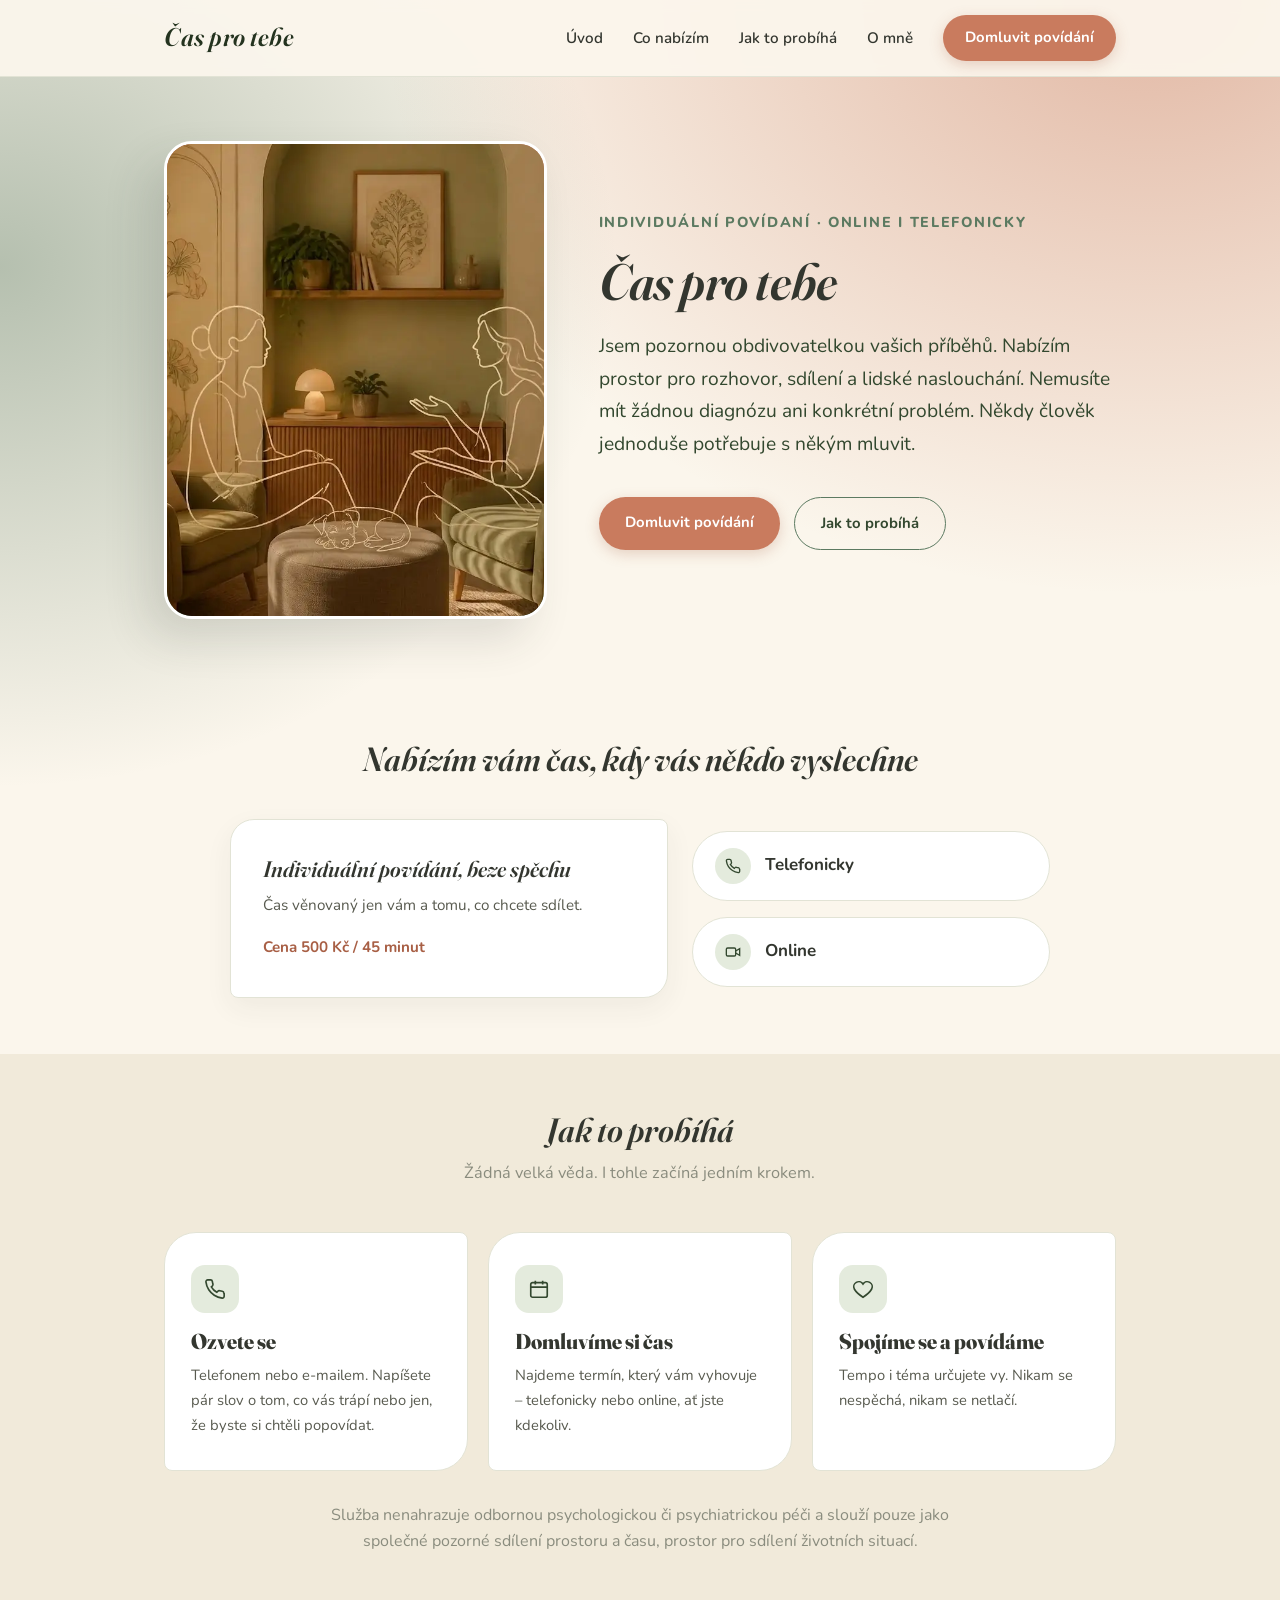
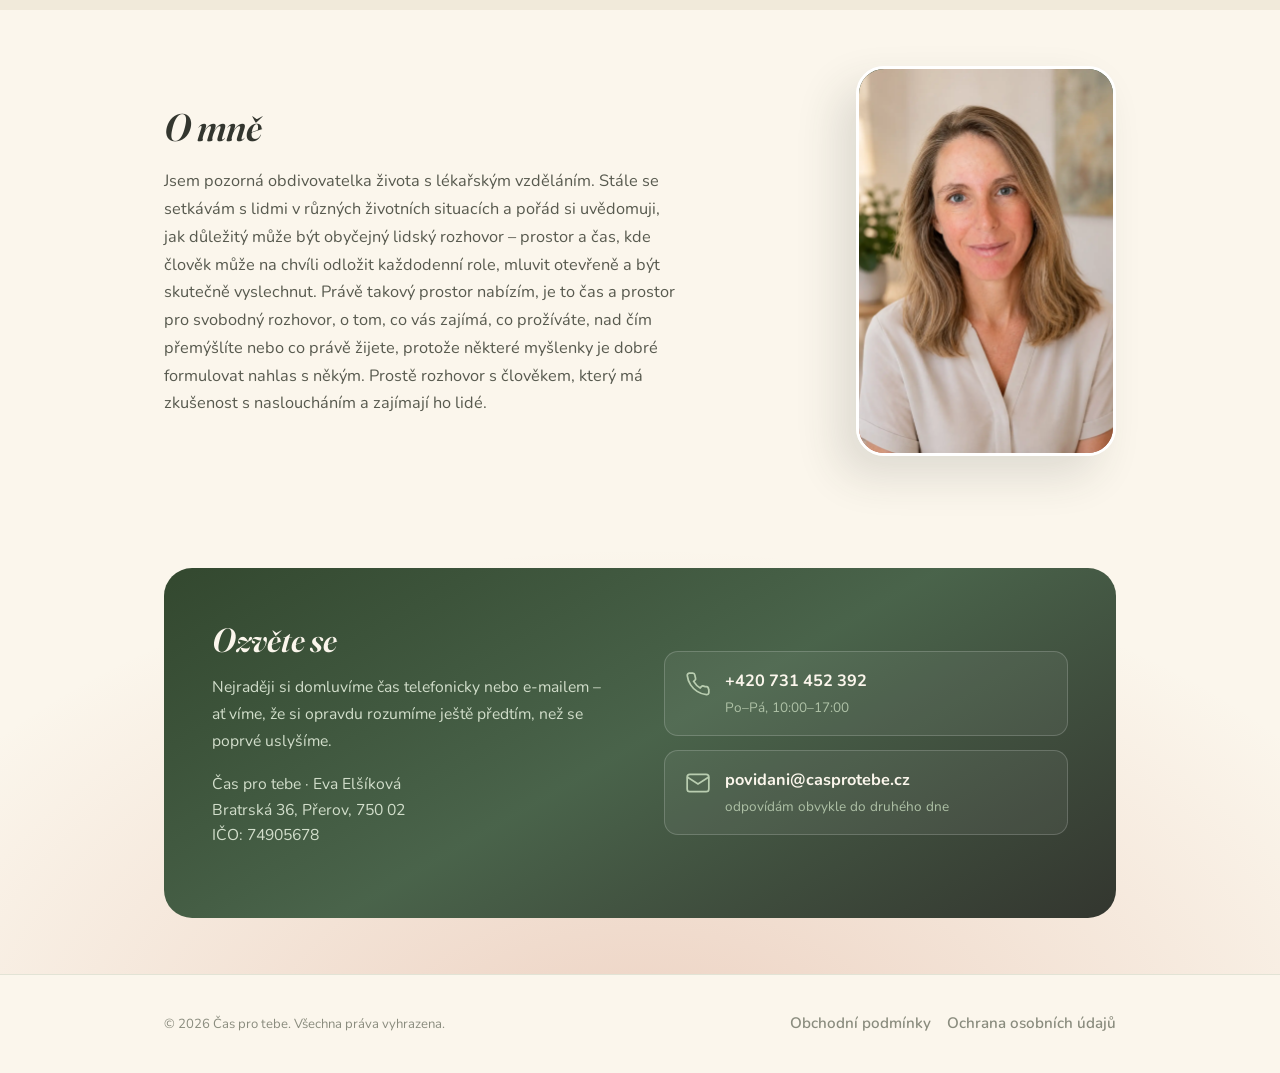
==== commit b18e1286: "zruseni podpora" ====
--- a/index.html
+++ b/index.html
@@ -307,34 +307,6 @@
           </div>
         </div>
       </section>
-
-      <section id="podpora" aria-labelledby="podpora-title">
-        <div class="wrap reveal">
-          <div class="support-card">
-            <span class="support-icon">
-              <svg
-                viewBox="0 0 24 24"
-                fill="none"
-                stroke="currentColor"
-                stroke-width="1.6"
-                aria-hidden="true"
-              >
-                <path
-                  d="M20.84 4.61a5.5 5.5 0 0 0-7.78 0L12 5.67l-1.06-1.06a5.5 5.5 0 0 0-7.78 7.78l1.06 1.06L12 21.23l7.78-7.78 1.06-1.06a5.5 5.5 0 0 0 0-7.78z"
-                />
-              </svg>
-            </span>
-            <div class="support-text">
-              <h2 id="podpora-title">Podpořte dobrou věc</h2>
-              <p>
-                Pokud chcete podpořit dobrou věc, můžete přispět neziskové
-                organizaci <strong>Zdravotní klaun</strong> na číslo účtu
-                <span class="account-number">2020202020/0600</span>.
-              </p>
-            </div>
-          </div>
-        </div>
-      </section>
     </main>
 
     <footer>
--- a/styles.css
+++ b/styles.css
@@ -574,63 +574,6 @@
   line-height: 1.6;
 }
 
-/* ── Podpora ── */
-.support-card {
-  display: flex;
-  align-items: center;
-  gap: 28px;
-  max-width: 760px;
-  margin: 0 auto;
-  background: #fff;
-  border: 1px solid var(--line);
-  border-radius: 24px 8px 24px 8px;
-  padding: 36px 40px;
-  box-shadow: 0 10px 28px rgba(51, 54, 47, 0.06);
-}
-.support-icon {
-  display: flex;
-  align-items: center;
-  justify-content: center;
-  width: 56px;
-  height: 56px;
-  border-radius: 50%;
-  background: var(--rose-pale);
-  color: var(--rose-deep);
-  flex-shrink: 0;
-}
-.support-text {
-  min-width: 0;
-}
-.support-icon svg {
-  width: 26px;
-  height: 26px;
-}
-.support-text h2 {
-  font-family: "Fraunces", serif;
-  font-style: italic;
-  font-size: 1.5rem;
-  margin-bottom: 8px;
-  color: var(--ink);
-}
-.support-text p {
-  font-size: 0.98rem;
-  color: var(--text);
-  margin-bottom: 18px;
-  overflow-wrap: anywhere;
-}
-.account-number {
-  display: inline-block;
-  font-weight: 700;
-  color: var(--rose-deep);
-  background: var(--rose-pale);
-  border-radius: 999px;
-  padding: 2px 12px;
-}
-.support-link {
-  font-size: 0.88rem;
-  padding: 11px 22px;
-}
-
 /* ── Ochrana osobních údajů ── */
 .policy {
   max-width: 720px;
@@ -770,12 +713,6 @@
     padding: 16px 10px;
   }
 
-  .support-card {
-    flex-direction: column;
-    text-align: center;
-    padding: 32px 26px;
-  }
-
   .about-grid {
     grid-template-columns: 1fr;
     gap: 24px;
@@ -855,7 +792,4 @@
   .method {
     padding: 14px 12px;
   }
-  .support-card {
-    padding: 24px 18px;
-  }
-}
+}
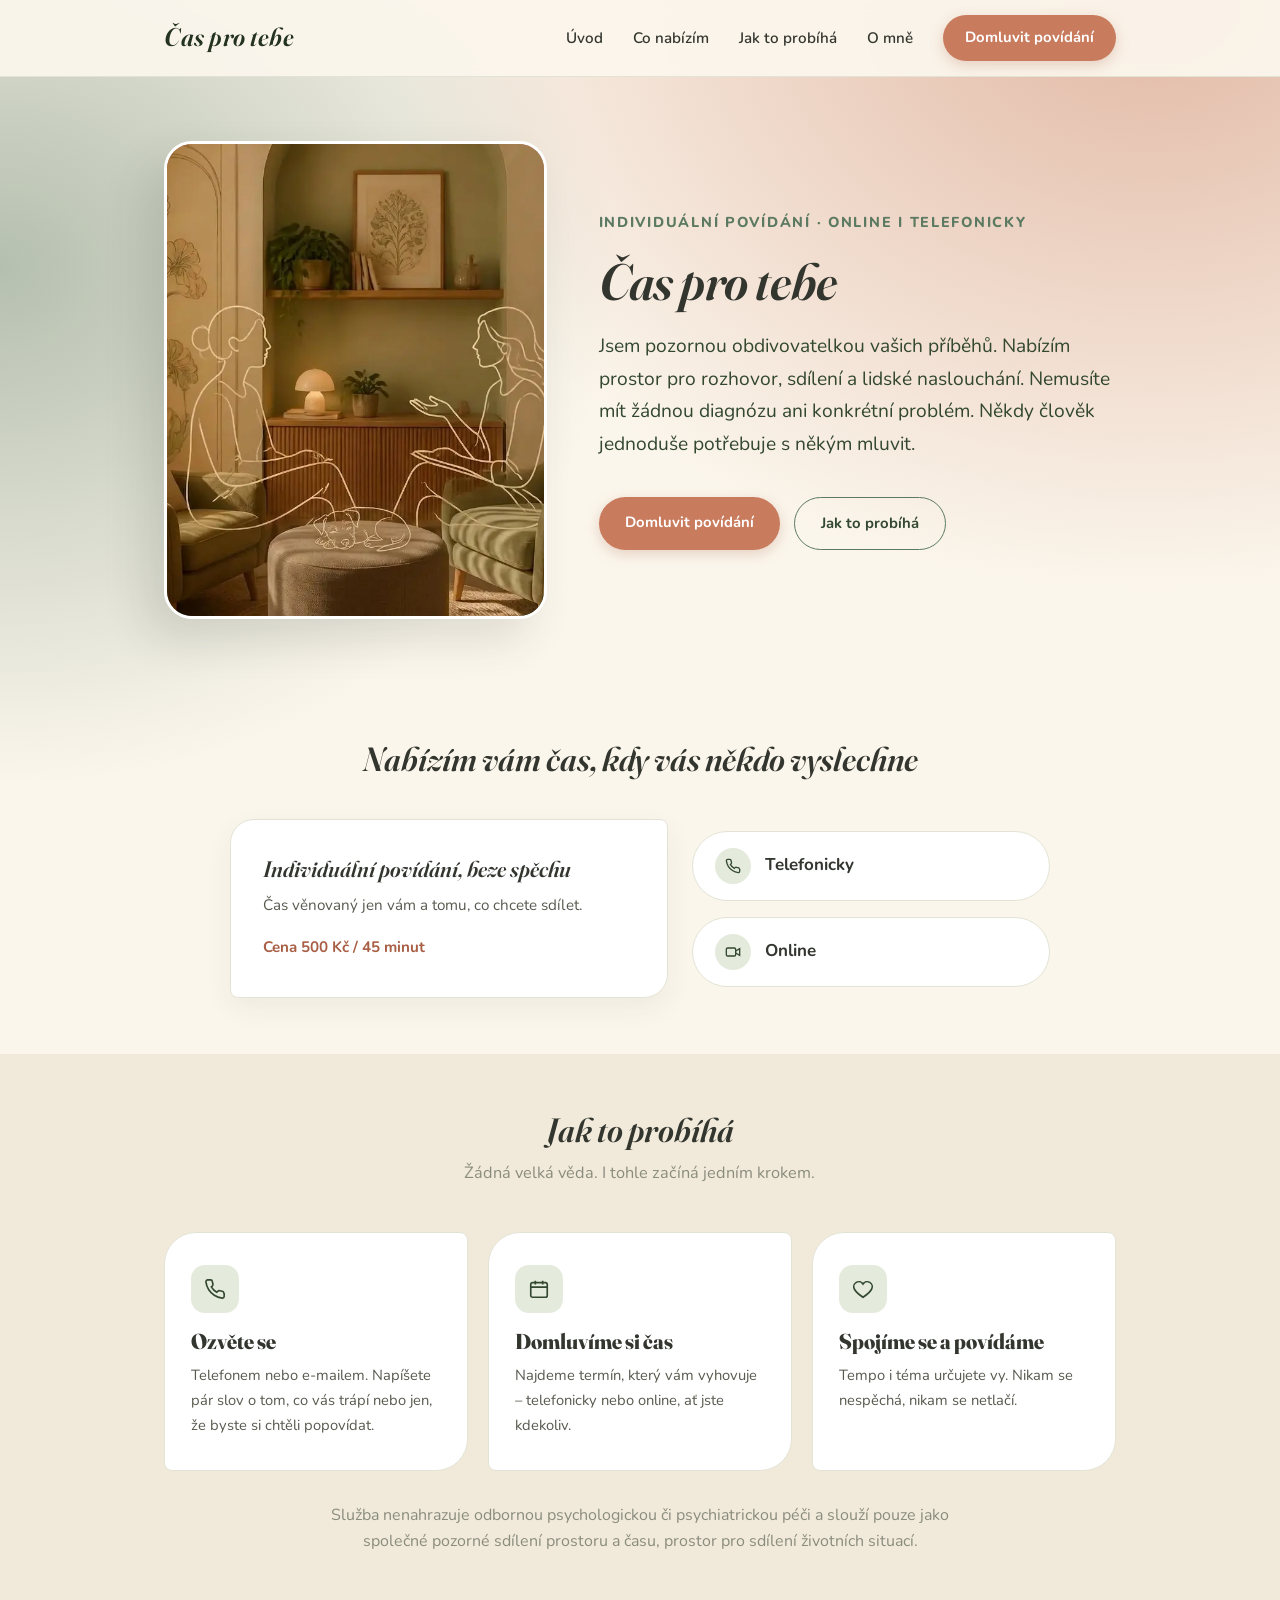
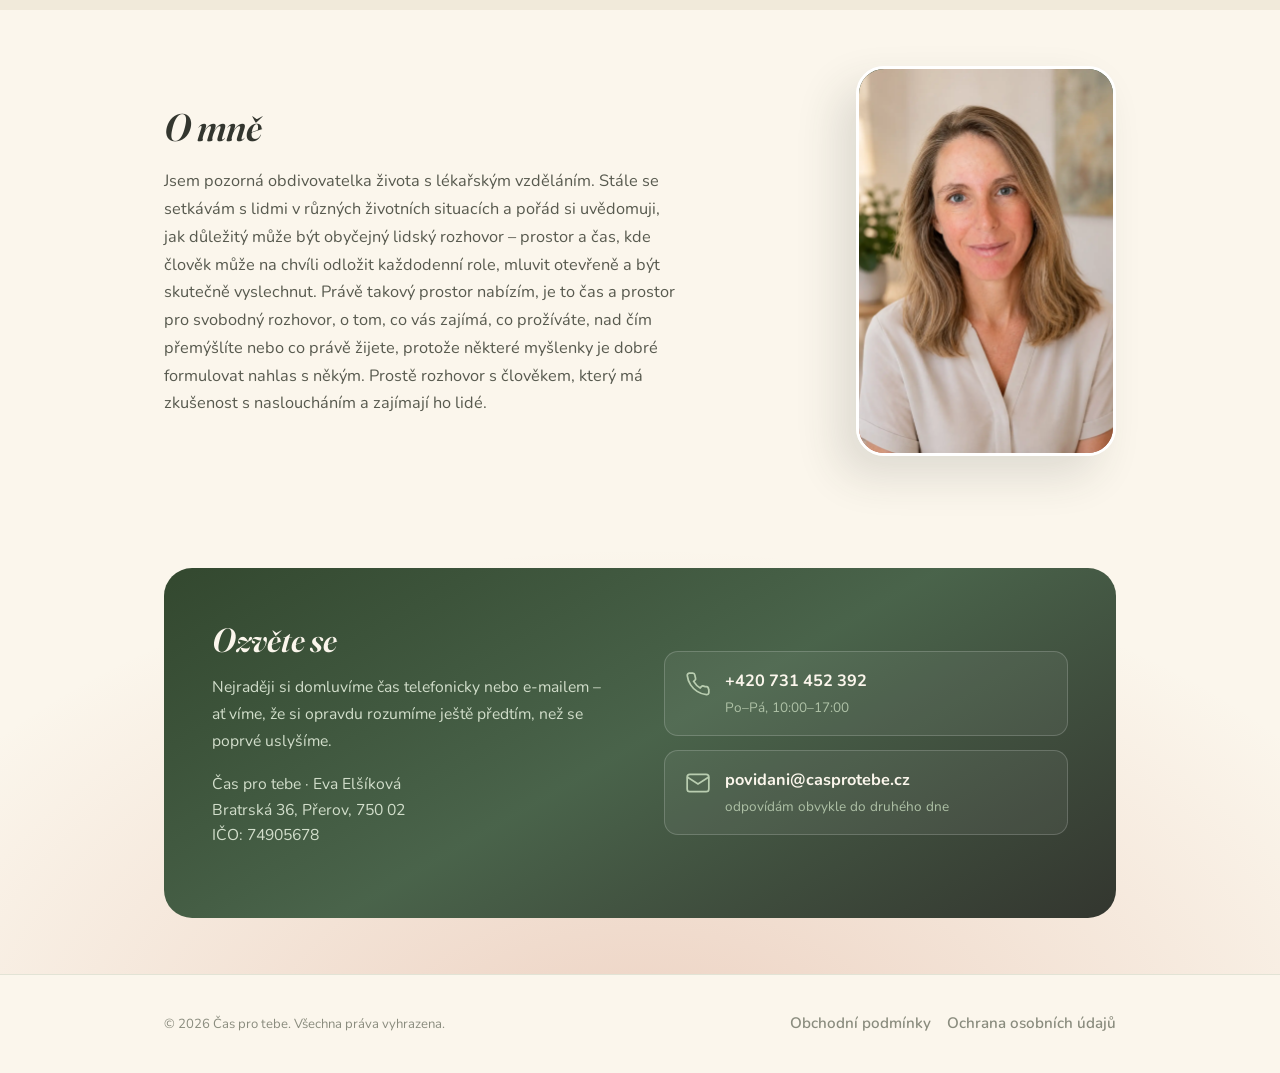
==== commit 6bd93146: "finalni verze" ====
--- a/index.html
+++ b/index.html
@@ -9,7 +9,7 @@
       content="Čas pro tebe – individuální povídání. Online nebo telefonicky. Bez nálepek, bez spěchu. Objednání telefonicky nebo e-mailem."
     />
     <meta name="robots" content="index, follow" />
-    <link rel="canonical" href="https://www.casprotebe.cz/" />
+    <link rel="canonical" href="https://casprotebe.cz/" />
 
     <meta property="og:type" content="website" />
     <meta
@@ -21,6 +21,14 @@
       content="Prostor jen pro vás. Individuální povídání online nebo telefonicky, bez nálepek a bez spěchu."
     />
     <meta property="og:locale" content="cs_CZ" />
+    <meta
+      property="og:image"
+      content="https://casprotebe.cz/img/og-image.jpg"
+    />
+    <meta property="og:image:width" content="1200" />
+    <meta property="og:image:height" content="630" />
+    <meta property="og:url" content="https://casprotebe.cz/" />
+    <meta name="twitter:card" content="summary_large_image" />
 
     <link rel="icon" type="image/svg+xml" href="favicon.svg" />
 
@@ -35,6 +43,28 @@
       rel="stylesheet"
     />
     <link rel="stylesheet" href="styles.css" />
+
+    <script type="application/ld+json">
+      {
+        "@context": "https://schema.org",
+        "@type": "ProfessionalService",
+        "name": "Čas pro tebe",
+        "description": "Individuální povídání online nebo telefonicky. Prostor pro rozhovor, sdílení a lidské naslouchání.",
+        "url": "https://casprotebe.cz/",
+        "image": "https://casprotebe.cz/img/og-image.jpg",
+        "telephone": "+420731452392",
+        "email": "povidani@casprotebe.cz",
+        "address": {
+          "@type": "PostalAddress",
+          "streetAddress": "Bratrská 36",
+          "addressLocality": "Přerov",
+          "postalCode": "750 02",
+          "addressCountry": "CZ"
+        },
+        "areaServed": "Česká republika",
+        "priceRange": "500 Kč / 45 minut"
+      }
+    </script>
   </head>
   <body>
     <header>
@@ -71,14 +101,15 @@
           <div class="hero-photo">
             <img
               src="img/setkani2.webp"
-              loading="lazy"
+              width="1367"
+              height="768"
               decoding="async"
               alt="Čas pro tebe – místo k povídání"
             />
           </div>
           <div class="hero-content">
             <span class="eyebrow"
-              >Individuální povídaní · Online i telefonicky</span
+              >Individuální povídání · Online i telefonicky</span
             >
             <h1>Čas pro tebe</h1>
 
@@ -164,7 +195,7 @@
                     d="M22 16.9v3a2 2 0 0 1-2.2 2 19.8 19.8 0 0 1-8.6-3.1 19.5 19.5 0 0 1-6-6A19.8 19.8 0 0 1 2.1 4.2 2 2 0 0 1 4.1 2h3a2 2 0 0 1 2 1.7c.1.9.3 1.8.6 2.7a2 2 0 0 1-.5 2.1L8 9.6a16 16 0 0 0 6 6l1.1-1.2a2 2 0 0 1 2.1-.5c.9.3 1.8.5 2.7.6a2 2 0 0 1 1.7 2z"
                   /></svg
               ></span>
-              <h3>Ozvete se</h3>
+              <h3>Ozvěte se</h3>
               <p>
                 Telefonem nebo e-mailem. Napíšete pár slov o tom, co vás trápí
                 nebo jen, že byste si chtěli popovídat.
